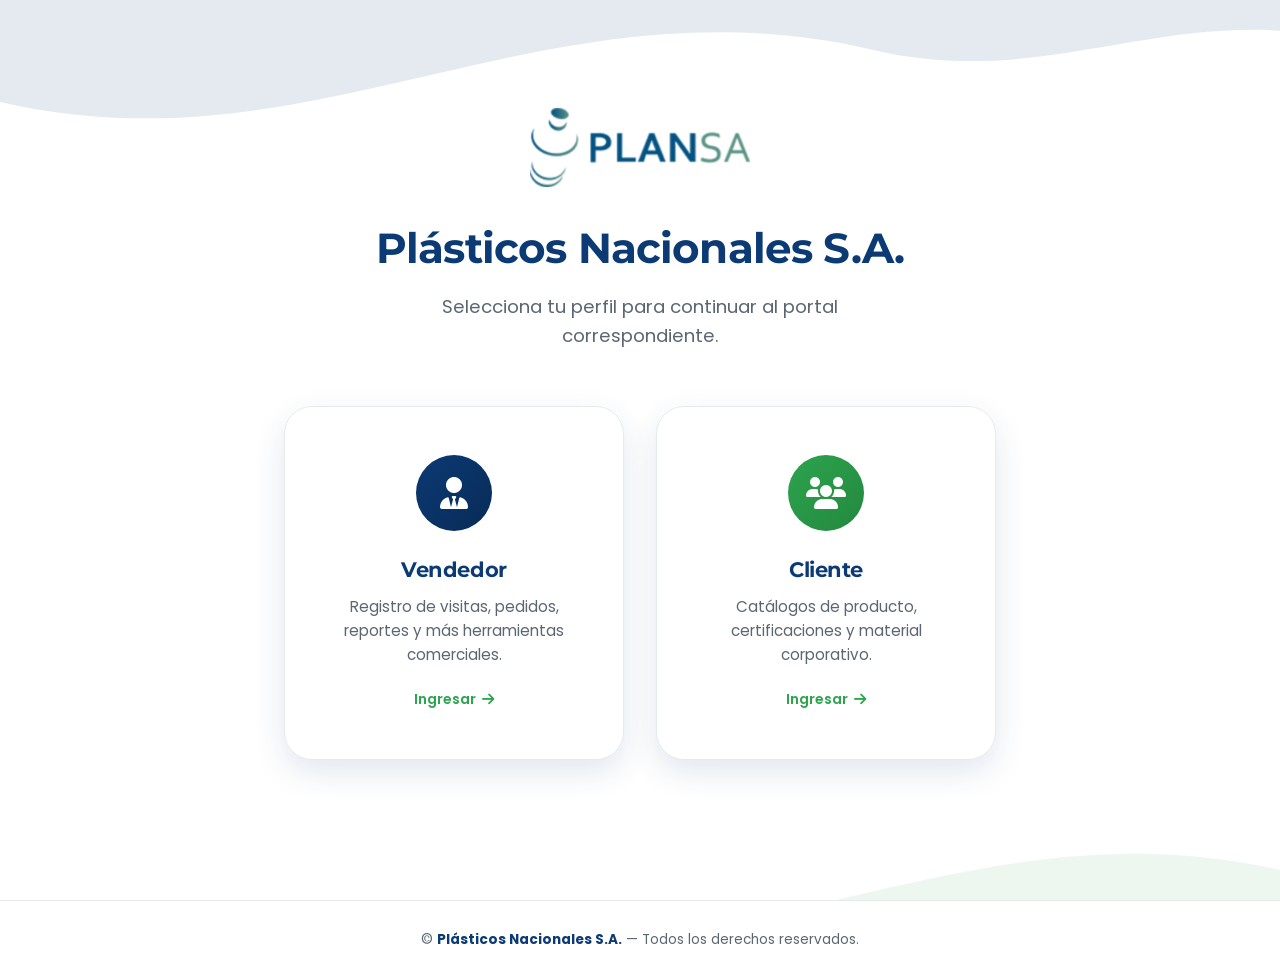
==== index.html @ 2fb3976a "Add files via upload" ====
<!DOCTYPE html>
<html lang="es">
<head>
  <meta charset="UTF-8">
  <meta name="viewport" content="width=device-width, initial-scale=1.0">
  <title>Plásticos Nacionales S.A. | Portal Interno</title>
  <meta name="description" content="Portal interno de Plásticos Nacionales S.A. Acceso para vendedores y clientes.">

  <!-- ============================================================
       FUENTES (Google Fonts)
       👉 Si prefieres usar solo una fuente, elimina una de las dos
       líneas de abajo y ajusta las variables --fuente-titulos /
       --fuente-texto en css/estilos.css
       ============================================================ -->
  <link rel="preconnect" href="https://fonts.googleapis.com">
  <link rel="preconnect" href="https://fonts.gstatic.com" crossorigin>
  <link href="https://fonts.googleapis.com/css2?family=Montserrat:wght@600;700;800&family=Poppins:wght@400;500;600&display=swap" rel="stylesheet">

  <!-- ============================================================
       ICONOS (Font Awesome)
       ============================================================ -->
  <link rel="stylesheet" href="https://cdnjs.cloudflare.com/ajax/libs/font-awesome/6.5.1/css/all.min.css">

  <!-- Hoja de estilos propia -->
  <link rel="stylesheet" href="css/estilos.css">
</head>
<body>

  <!-- ============================================================
       PANTALLA PRINCIPAL
       Solo dos opciones: VENDEDOR o CLIENTE.
       ============================================================ -->
  <main class="hero">

    <!-- Fondo decorativo con "olas" en los colores de la marca.
         Es puramente visual, no requiere edición. -->
    <div class="hero__fondo" aria-hidden="true">
      <svg class="ola-1" viewBox="0 0 1200 300" xmlns="http://www.w3.org/2000/svg">
        <path fill="#0B3A74" d="M0,150 C300,250 500,50 800,120 C950,155 1050,80 1200,110 L1200,0 L0,0 Z"/>
      </svg>
      <svg class="ola-2" viewBox="0 0 1200 300" xmlns="http://www.w3.org/2000/svg">
        <path fill="#2DA44E" d="M0,150 C300,250 500,50 800,120 C950,155 1050,80 1200,110 L1200,0 L0,0 Z"/>
      </svg>
    </div>

    <!-- ============================================================
         LOGO
         👉 Para cambiar el logo, reemplaza el archivo img/logo.png
         por el logo oficial (mismo nombre de archivo, o actualiza
         la ruta "src" aquí abajo).
         ============================================================ -->
    <img src="img/logo.png" alt="Logo Plásticos Nacionales S.A." class="hero__logo">

    <h1 class="hero__titulo">Plásticos Nacionales S.A.</h1>
    <p class="hero__subtitulo">Selecciona tu perfil para continuar al portal correspondiente.</p>

    <!-- ============================================================
         DOS TARJETAS PRINCIPALES: VENDEDOR / CLIENTE
         👉 Los enlaces "href" llevan a vendedor.html y cliente.html.
         No es necesario modificarlos.
         ============================================================ -->
    <div class="opciones">

      <a href="vendedor.html" class="tarjeta-opcion tarjeta-opcion--vendedor">
        <div class="tarjeta-opcion__icono">
          <i class="fa-solid fa-user-tie"></i>
        </div>
        <h2 class="tarjeta-opcion__titulo">Vendedor</h2>
        <p class="tarjeta-opcion__desc">Registro de visitas, pedidos, reportes y más herramientas comerciales.</p>
        <span class="tarjeta-opcion__flecha">Ingresar <i class="fa-solid fa-arrow-right"></i></span>
      </a>

      <a href="cliente.html" class="tarjeta-opcion tarjeta-opcion--cliente">
        <div class="tarjeta-opcion__icono">
          <i class="fa-solid fa-users"></i>
        </div>
        <h2 class="tarjeta-opcion__titulo">Cliente</h2>
        <p class="tarjeta-opcion__desc">Catálogos de producto, certificaciones y material corporativo.</p>
        <span class="tarjeta-opcion__flecha">Ingresar <i class="fa-solid fa-arrow-right"></i></span>
      </a>

    </div>

  </main>

  <!-- ============================================================
       PIE DE PÁGINA
       ============================================================ -->
  <footer class="footer">
    <p>&copy; <strong>Plásticos Nacionales S.A.</strong> — Todos los derechos reservados.</p>
  </footer>

  <script src="js/script.js"></script>
</body>
</html>
---- css/estilos.css ----
/* ============================================================
   ESTILOS.CSS
   Plásticos Nacionales S.A. — Hoja de estilos principal
   ============================================================
   Este archivo controla el diseño visual de TODO el sitio:
   index.html, vendedor.html y cliente.html.

   ORGANIZACIÓN DE ESTE ARCHIVO:
   1. Variables de color y tipografía (fácil edición)
   2. Reset y estilos base
   3. Barra superior (navbar)
   4. Pantalla principal (index)
   5. Tarjetas de menú (vendedor / cliente)
   6. Pie de página (footer)
   7. Animaciones
   8. Responsive (tablet y celular)
   ============================================================ */


/* ============================================================
   1. VARIABLES GLOBALES
   ------------------------------------------------------------
   👉 PARA CAMBIAR LOS COLORES DE TODO EL SITIO, edita solo
   los valores aquí abajo. Se aplican automáticamente en
   todas las páginas.
   ============================================================ */
:root {
  /* Colores corporativos (tomados del logo) */
  --azul-corporativo: #0B3A74;
  --azul-oscuro: #082B57;
  --verde-corporativo: #2DA44E;
  --verde-oscuro: #23883E;

  /* Colores de apoyo */
  --blanco: #FFFFFF;
  --gris-fondo: #F6F8FA;      /* fondo suave alterno */
  --gris-texto: #5B6672;      /* texto secundario */
  --gris-borde: #E6EAEF;      /* bordes sutiles */
  --texto-principal: #14213D;

  /* Sombras suaves (estilo Apple / Stripe) */
  --sombra-suave: 0 2px 8px rgba(11, 58, 116, 0.06);
  --sombra-media: 0 12px 32px rgba(11, 58, 116, 0.12);
  --sombra-hover: 0 20px 40px rgba(11, 58, 116, 0.16);

  /* Bordes redondeados */
  --radio-chico: 12px;
  --radio-medio: 18px;
  --radio-grande: 28px;

  /* Tipografía
     👉 Cambia aquí si prefieres usar Montserrat en vez de Poppins
     (recuerda actualizar también el <link> de Google Fonts en el <head>). */
  --fuente-titulos: 'Montserrat', sans-serif;
  --fuente-texto: 'Poppins', sans-serif;

  /* Transiciones */
  --transicion-suave: 0.35s cubic-bezier(0.22, 1, 0.36, 1);
}


/* ============================================================
   2. RESET Y ESTILOS BASE
   ============================================================ */
* {
  margin: 0;
  padding: 0;
  box-sizing: border-box;
}

html {
  scroll-behavior: smooth;
}

body {
  font-family: var(--fuente-texto);
  color: var(--texto-principal);
  background-color: var(--blanco);
  line-height: 1.6;
  -webkit-font-smoothing: antialiased;
  overflow-x: hidden;
}

h1, h2, h3 {
  font-family: var(--fuente-titulos);
  font-weight: 700;
  color: var(--azul-corporativo);
  letter-spacing: -0.02em;
}

a {
  text-decoration: none;
  color: inherit;
}

img {
  max-width: 100%;
  display: block;
}

ul {
  list-style: none;
}

button {
  font-family: inherit;
  border: none;
  cursor: pointer;
  background: none;
}

/* Foco visible para accesibilidad con teclado */
a:focus-visible,
button:focus-visible {
  outline: 3px solid var(--verde-corporativo);
  outline-offset: 3px;
  border-radius: var(--radio-chico);
}

/* Respeta la preferencia de "reducir movimiento" del sistema operativo */
@media (prefers-reduced-motion: reduce) {
  *, *::before, *::after {
    animation-duration: 0.01ms !important;
    animation-iteration-count: 1 !important;
    transition-duration: 0.01ms !important;
    scroll-behavior: auto !important;
  }
}


/* ============================================================
   3. BARRA SUPERIOR (NAVBAR)
   ------------------------------------------------------------
   Aparece en vendedor.html y cliente.html.
   Contiene: logo pequeño + nombre de la empresa + botón Inicio.
   ============================================================ */
.navbar {
  position: sticky;
  top: 0;
  z-index: 100;
  display: flex;
  align-items: center;
  justify-content: space-between;
  gap: 16px;
  padding: 16px 6%;
  background: rgba(255, 255, 255, 0.85);
  backdrop-filter: blur(10px);
  -webkit-backdrop-filter: blur(10px);
  border-bottom: 1px solid var(--gris-borde);
}

.navbar__marca {
  display: flex;
  align-items: center;
  gap: 12px;
}

.navbar__logo {
  height: 38px;
  width: auto;
  border-radius: 6px;
}

.navbar__nombre {
  font-family: var(--fuente-titulos);
  font-weight: 700;
  font-size: 1.05rem;
  color: var(--azul-corporativo);
  white-space: nowrap;
}

.navbar__nombre span {
  color: var(--verde-corporativo);
}

/* Botón "Inicio" de la barra superior */
.btn-inicio {
  display: inline-flex;
  align-items: center;
  gap: 8px;
  padding: 10px 20px;
  border-radius: 999px;
  background: var(--azul-corporativo);
  color: var(--blanco);
  font-weight: 600;
  font-size: 0.92rem;
  transition: transform var(--transicion-suave), background var(--transicion-suave), box-shadow var(--transicion-suave);
  box-shadow: var(--sombra-suave);
}

.btn-inicio:hover {
  background: var(--verde-corporativo);
  transform: translateY(-2px);
  box-shadow: var(--sombra-media);
}

/* Franja decorativa tipo "ola" bajo la barra superior
   (hace eco del mantel/logo de la marca) */
.ola-decorativa {
  width: 100%;
  height: 6px;
  background: linear-gradient(90deg, var(--azul-corporativo) 0%, var(--verde-corporativo) 100%);
}


/* ============================================================
   4. PANTALLA PRINCIPAL (index.html)
   ============================================================ */
.hero {
  position: relative;
  min-height: 100vh;
  display: flex;
  flex-direction: column;
  align-items: center;
  justify-content: center;
  text-align: center;
  padding: 48px 6% 80px;
  overflow: hidden;
}

/* Fondo con "olas" suaves inspiradas en el logo de la marca.
   Son formas SVG a color, con muy baja opacidad, puramente decorativas. */
.hero__fondo {
  position: absolute;
  inset: 0;
  z-index: -1;
  pointer-events: none;
}

.hero__fondo svg {
  position: absolute;
  width: 140%;
  max-width: 1400px;
  left: 50%;
  transform: translateX(-50%);
}

.hero__fondo .ola-1 {
  top: -10%;
  opacity: 0.10;
}

.hero__fondo .ola-2 {
  bottom: -18%;
  opacity: 0.08;
  transform: translateX(-50%) rotate(180deg);
}

.hero__logo {
  width: 220px;
  margin-bottom: 28px;
  animation: apareceSuave 0.9s var(--transicion-suave) both;
}

.hero__titulo {
  font-size: clamp(1.8rem, 4vw, 2.6rem);
  margin-bottom: 10px;
  animation: apareceSuave 0.9s var(--transicion-suave) both;
  animation-delay: 0.1s;
}

.hero__subtitulo {
  color: var(--gris-texto);
  font-size: clamp(1rem, 2vw, 1.15rem);
  max-width: 480px;
  margin-bottom: 56px;
  animation: apareceSuave 0.9s var(--transicion-suave) both;
  animation-delay: 0.2s;
}

/* Contenedor de las dos tarjetas grandes (Vendedor / Cliente) */
.opciones {
  display: flex;
  flex-wrap: wrap;
  justify-content: center;
  gap: 32px;
  width: 100%;
  max-width: 780px;
}

.tarjeta-opcion {
  position: relative;
  flex: 1 1 300px;
  max-width: 340px;
  background: var(--blanco);
  border-radius: var(--radio-grande);
  padding: 48px 32px;
  box-shadow: var(--sombra-media);
  border: 1px solid var(--gris-borde);
  transition: transform var(--transicion-suave), box-shadow var(--transicion-suave), border-color var(--transicion-suave);
  animation: apareceSuave 0.9s var(--transicion-suave) both;
}

.tarjeta-opcion:nth-child(1) { animation-delay: 0.3s; }
.tarjeta-opcion:nth-child(2) { animation-delay: 0.4s; }

.tarjeta-opcion:hover {
  transform: translateY(-10px) scale(1.02);
  box-shadow: var(--sombra-hover);
  border-color: transparent;
}

.tarjeta-opcion__icono {
  width: 76px;
  height: 76px;
  margin: 0 auto 22px;
  border-radius: 50%;
  display: flex;
  align-items: center;
  justify-content: center;
  font-size: 2rem;
  color: var(--blanco);
  background: linear-gradient(135deg, var(--azul-corporativo), var(--azul-oscuro));
  transition: transform var(--transicion-suave);
}

/* La tarjeta de cliente usa el acento verde en su icono, para diferenciarlas */
.tarjeta-opcion--cliente .tarjeta-opcion__icono {
  background: linear-gradient(135deg, var(--verde-corporativo), var(--verde-oscuro));
}

.tarjeta-opcion:hover .tarjeta-opcion__icono {
  transform: scale(1.1) rotate(-4deg);
}

.tarjeta-opcion__titulo {
  font-size: 1.3rem;
  margin-bottom: 8px;
}

.tarjeta-opcion__desc {
  color: var(--gris-texto);
  font-size: 0.95rem;
}

.tarjeta-opcion__flecha {
  margin-top: 20px;
  font-size: 0.88rem;
  font-weight: 600;
  color: var(--verde-corporativo);
  display: inline-flex;
  align-items: center;
  gap: 6px;
  transition: gap var(--transicion-suave);
}

.tarjeta-opcion:hover .tarjeta-opcion__flecha {
  gap: 12px;
}


/* ============================================================
   5. SECCIÓN DE TARJETAS DE MENÚ (vendedor.html / cliente.html)
   ============================================================ */
.contenido {
  max-width: 1100px;
  margin: 0 auto;
  padding: 56px 6% 96px;
}

.contenido__encabezado {
  text-align: center;
  max-width: 640px;
  margin: 0 auto 48px;
  animation: apareceSuave 0.8s var(--transicion-suave) both;
}

.contenido__encabezado h1 {
  font-size: clamp(1.6rem, 3.5vw, 2.2rem);
  margin-bottom: 10px;
}

.contenido__encabezado p {
  color: var(--gris-texto);
}

/* Grid responsivo de tarjetas */
.grid-tarjetas {
  display: grid;
  grid-template-columns: repeat(auto-fit, minmax(240px, 1fr));
  gap: 26px;
}

.tarjeta {
  position: relative;
  background: var(--blanco);
  border: 1px solid var(--gris-borde);
  border-radius: var(--radio-medio);
  padding: 30px 26px;
  box-shadow: var(--sombra-suave);
  transition: transform var(--transicion-suave), box-shadow var(--transicion-suave), border-color var(--transicion-suave);
  opacity: 0;
  animation: apareceSuave 0.7s var(--transicion-suave) forwards;
}

.tarjeta:hover {
  transform: translateY(-8px);
  box-shadow: var(--sombra-hover);
  border-color: transparent;
}

/* Franja superior de color que aparece al pasar el mouse */
.tarjeta::before {
  content: "";
  position: absolute;
  top: 0;
  left: 26px;
  right: 26px;
  height: 3px;
  border-radius: 0 0 4px 4px;
  background: linear-gradient(90deg, var(--azul-corporativo), var(--verde-corporativo));
  transform: scaleX(0);
  transform-origin: left;
  transition: transform var(--transicion-suave);
}

.tarjeta:hover::before {
  transform: scaleX(1);
}

.tarjeta__icono {
  width: 54px;
  height: 54px;
  border-radius: var(--radio-chico);
  display: flex;
  align-items: center;
  justify-content: center;
  font-size: 1.4rem;
  color: var(--azul-corporativo);
  background: var(--gris-fondo);
  margin-bottom: 18px;
  transition: transform var(--transicion-suave), background var(--transicion-suave), color var(--transicion-suave);
}

.tarjeta:hover .tarjeta__icono {
  transform: scale(1.12);
  background: var(--verde-corporativo);
  color: var(--blanco);
}

.tarjeta__titulo {
  font-size: 1.08rem;
  margin-bottom: 6px;
}

.tarjeta__desc {
  font-size: 0.9rem;
  color: var(--gris-texto);
  margin-bottom: 16px;
}

.tarjeta__enlace {
  font-size: 0.85rem;
  font-weight: 600;
  color: var(--verde-corporativo);
  display: inline-flex;
  align-items: center;
  gap: 6px;
}

.tarjeta__enlace i {
  transition: transform var(--transicion-suave);
}

.tarjeta:hover .tarjeta__enlace i {
  transform: translateX(4px);
}


/* ============================================================
   5b. SELECTOR RÁPIDO DE PORTAL (tabs "Vendedor | Cliente")
   ------------------------------------------------------------
   Aparece en el centro de la barra superior de vendedor.html y
   cliente.html, para saltar de un portal a otro sin tener que
   volver a la pantalla de Inicio.
   ============================================================ */
.navbar__tabs {
  display: flex;
  align-items: center;
  gap: 4px;
  background: var(--gris-fondo);
  border-radius: 999px;
  padding: 4px;
}

.navbar__tab {
  display: flex;
  align-items: center;
  gap: 7px;
  padding: 9px 18px;
  border-radius: 999px;
  font-size: 0.86rem;
  font-weight: 600;
  color: var(--gris-texto);
  transition: background var(--transicion-suave), color var(--transicion-suave);
}

.navbar__tab:hover {
  color: var(--azul-corporativo);
}

/* La pestaña de la página en la que ya estás se marca en azul */
.navbar__tab.activo,
.navbar__tab.activo:hover {
  background: var(--azul-corporativo);
  color: var(--blanco);
  box-shadow: var(--sombra-suave);
}


/* ============================================================
   6. PIE DE PÁGINA (FOOTER)
   ============================================================ */
.footer {
  text-align: center;
  padding: 28px 6%;
  border-top: 1px solid var(--gris-borde);
  color: var(--gris-texto);
  font-size: 0.85rem;
}

.footer strong {
  color: var(--azul-corporativo);
}


/* ============================================================
   7. ANIMACIONES
   ============================================================ */
@keyframes apareceSuave {
  from {
    opacity: 0;
    transform: translateY(18px);
  }
  to {
    opacity: 1;
    transform: translateY(0);
  }
}

/* Clase que se agrega vía JavaScript cuando una tarjeta entra en pantalla
   (ver js/script.js — sección "Animación al hacer scroll") */
.en-vista {
  opacity: 1 !important;
}


/* ============================================================
   7b. PANTALLA DE ACCESO CON CONTRASEÑA (solo vendedor.html)
   ------------------------------------------------------------
   Mientras el <body> tenga la clase "bloqueado", se oculta todo
   el contenido de la página y solo se ve esta tarjeta de acceso.
   El JavaScript que la controla está en js/acceso-vendedor.js
   👉 La contraseña se cambia en ese archivo, NO aquí.
   ============================================================ */
body.bloqueado > .navbar,
body.bloqueado > .ola-decorativa,
body.bloqueado > .contenido,
body.bloqueado > .footer {
  display: none;
}

.candado {
  display: none; /* se activa solo cuando el body tiene la clase "bloqueado" */
  position: fixed;
  inset: 0;
  z-index: 200;
  align-items: center;
  justify-content: center;
  padding: 24px;
  background: var(--gris-fondo);
}

body.bloqueado .candado {
  display: flex;
}

.candado__caja {
  width: 100%;
  max-width: 380px;
  background: var(--blanco);
  border-radius: var(--radio-grande);
  padding: 44px 36px;
  text-align: center;
  box-shadow: var(--sombra-media);
  border: 1px solid var(--gris-borde);
  animation: apareceSuave 0.6s var(--transicion-suave) both;
}

.candado__logo {
  width: 120px;
  margin: 0 auto 22px;
}

.candado__icono {
  width: 54px;
  height: 54px;
  margin: 0 auto 18px;
  border-radius: 50%;
  display: flex;
  align-items: center;
  justify-content: center;
  font-size: 1.25rem;
  color: var(--blanco);
  background: linear-gradient(135deg, var(--azul-corporativo), var(--azul-oscuro));
}

.candado__caja h2 {
  font-size: 1.2rem;
  margin-bottom: 8px;
}

.candado__caja p {
  color: var(--gris-texto);
  font-size: 0.88rem;
  margin-bottom: 24px;
}

.candado__form {
  display: flex;
  flex-direction: column;
  gap: 14px;
}

.candado__input {
  width: 100%;
  padding: 13px 16px;
  border-radius: var(--radio-chico);
  border: 1px solid var(--gris-borde);
  font-family: var(--fuente-texto);
  font-size: 0.95rem;
  text-align: center;
  transition: border-color var(--transicion-suave), box-shadow var(--transicion-suave);
}

.candado__input:focus {
  outline: none;
  border-color: var(--azul-corporativo);
  box-shadow: 0 0 0 4px rgba(11, 58, 116, 0.12);
}

.candado__boton {
  padding: 13px 16px;
  border-radius: var(--radio-chico);
  background: var(--verde-corporativo);
  color: var(--blanco);
  font-weight: 600;
  font-size: 0.95rem;
  transition: background var(--transicion-suave), transform var(--transicion-suave);
}

.candado__boton:hover {
  background: var(--verde-oscuro);
  transform: translateY(-2px);
}

.candado__error {
  margin-top: 14px;
  color: #C0392B;
  font-size: 0.85rem;
  font-weight: 500;
}


/* ============================================================
   8. RESPONSIVE — TABLET Y CELULAR
   ============================================================ */
@media (max-width: 900px) {
  .contenido {
    padding: 40px 6% 72px;
  }
}

@media (max-width: 640px) {
  .navbar {
    padding: 14px 5%;
  }

  .navbar__nombre {
    font-size: 0.92rem;
  }

  .btn-inicio span {
    display: none; /* en celular solo se ve el ícono de "Inicio" */
  }

  .btn-inicio {
    padding: 10px 14px;
  }

  /* En celular las pestañas Vendedor/Cliente muestran solo el ícono,
     para que quepan junto al logo y al botón Inicio */
  .navbar__tab span {
    display: none;
  }

  .navbar__tab {
    padding: 9px 12px;
  }

  .hero {
    padding: 36px 6% 64px;
  }

  .hero__logo {
    width: 170px;
  }

  .opciones {
    flex-direction: column;
    align-items: stretch;
  }

  .tarjeta-opcion {
    max-width: 100%;
    padding: 36px 26px;
  }

  .grid-tarjetas {
    grid-template-columns: 1fr;
  }
}
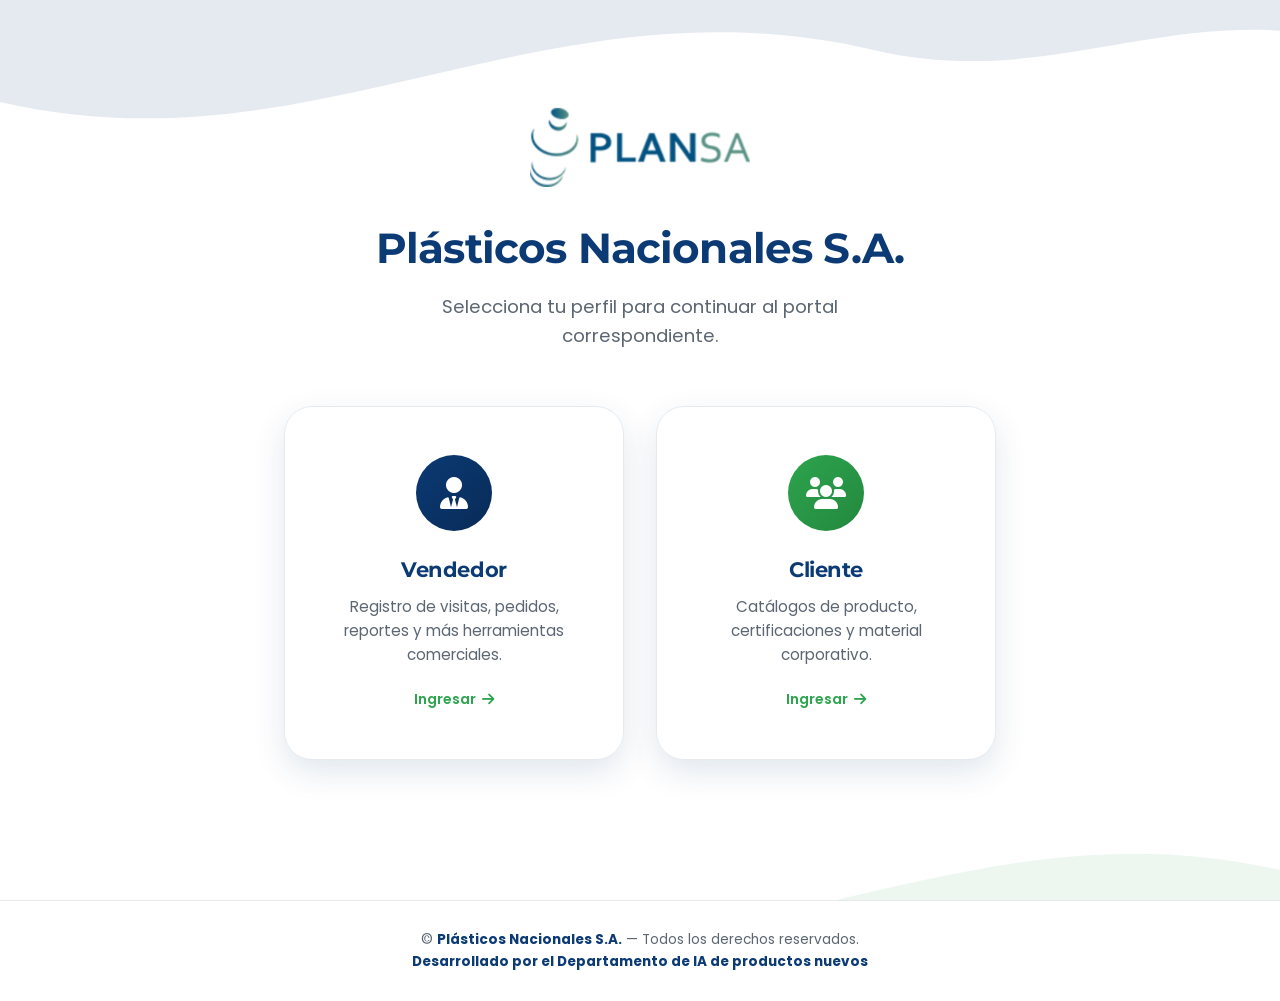
==== commit 089f1648: "Update index.html" ====
--- a/index.html
+++ b/index.html
@@ -88,6 +88,7 @@
        ============================================================ -->
   <footer class="footer">
     <p>&copy; <strong>Plásticos Nacionales S.A.</strong> — Todos los derechos reservados.</p>
+    <p><strong>Desarrollado por el Departamento de IA de productos nuevos</strong></p>
   </footer>
 
   <script src="js/script.js"></script>
